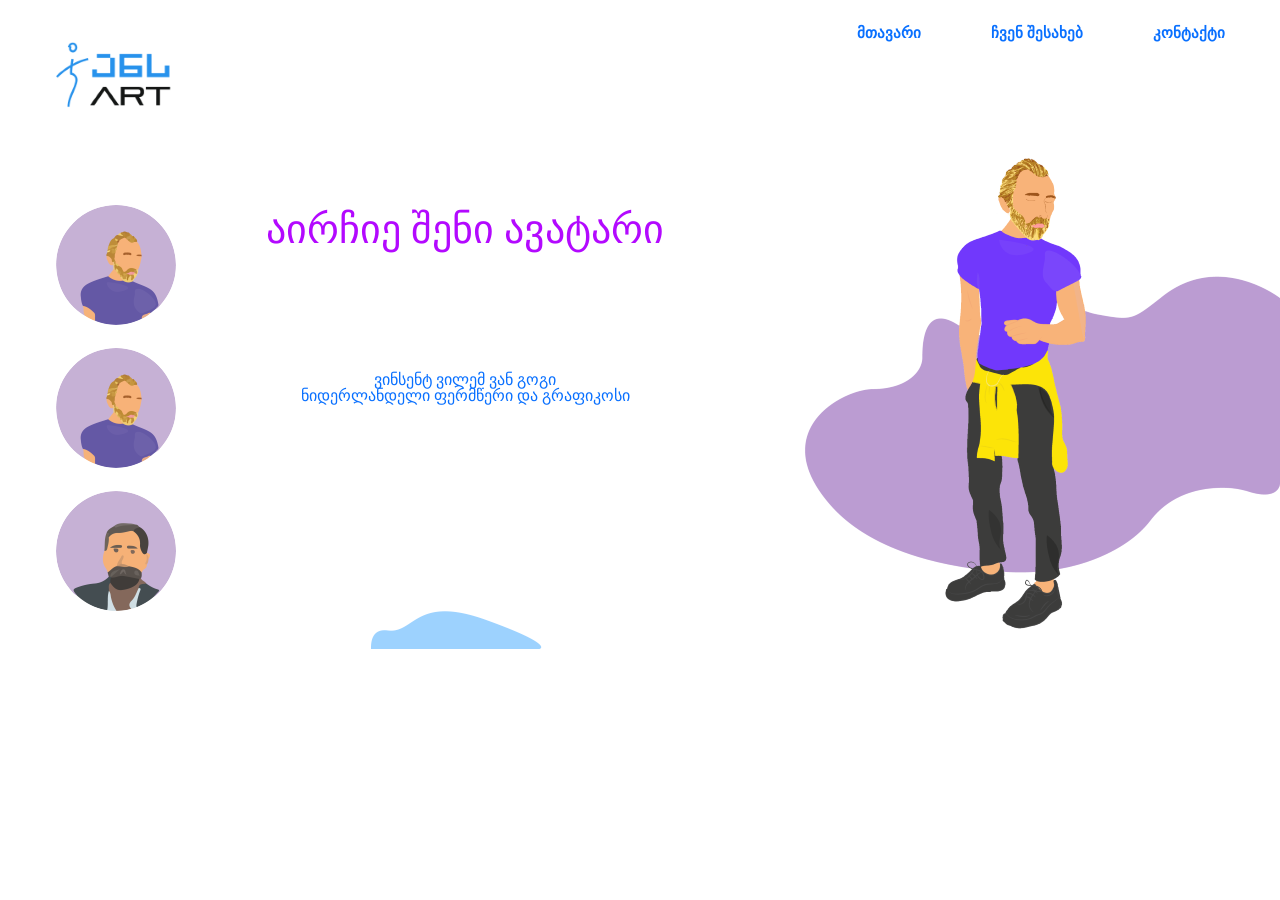
==== index.html @ f78ecd6a "ADD CONTEN" ====
<!DOCTYPE html>
<html lang="en" dir="ltr">
  <head>
    <link rel="stylesheet" href="style.css">
    <script src="https://code.jquery.com/jquery-3.4.1.min.js"
    integrity="sha256-CSXorXvZcTkaix6Yvo6HppcZGetbYMGWSFlBw8HfCJo="
      crossorigin="anonymous"></script>
      <script src="script.js" charset="utf-8"></script>
    <meta charset="utf-8">
    <title>ჯანს-ART</title>
  </head>
  <body>
    <header>
      <div class="header">
        <a href="#"><img src="LOGO.png" alt=""></a>
        <ul id="ul1">
          <li id="li1"><a href="#up">მთავარი</a></li>
          <li id="li1"><a href="#">ჩვენ შესახებ</a></li>
          <li id="li1"><a href="#">კონტაქტი</a></li>
        </ul>
      </div>
    </header>



  <div class="mainpage">
      <!-- ავატარების არჩევანი დაწყება -->
    <div class="avatars">
        <ul id="ul2">
          <li id="li2"><a id="img1" href="#"><img  src="gogi2.png" alt=""></a></li>
          <li id="li3"><a href="#"><img src="gogi2.png" alt=""></a></li>
          <li id="li4"><a href="#"><img src="firo2.png" alt=""></a></li>
        </ul>
    </div>
      <!-- ავატარების არჩევანი დამთავრება -->
      <!-- ტექსტების დაწყება -->
    <div class="text">
      <br>
      <h1>აირჩიე შენი ავატარი</h1>
      <br>
      <br>
      <h6>ვინსენტ ვილემ ვან გოგი <br> ნიდერლანდელი ფერმწერი და გრაფიკოსი </h6>
      <img src="bottom1.png" alt="">
    </div>
    <!-- ტექსტების დამთავრება -->
    <!-- პერსონაჟების დაწყება -->
    <div class="back">
      <img src="back1.png" alt="">
    </div>
    <!-- პერსონაჟების დამთავრება -->
  </div>



<!-- მეორე გვერდი დასაწყისი -->
  <div id="page2" class="secondpage">
    <!-- ნუმერაცია დასაწყისი -->
    <div class="numbers">
      <ul id="ul3">
        <li id="span1">1</li> <br>
        <li id="span1">2</li> <br>
        <li id="span1">3</li> <br>
        <li id="span1">4</li> <br>
        <li id="span1">5</li> <br>
      </ul>
    </div>
    <!-- ნუმერაცია დასასრული -->
    <div class="choose1">
      <div class="burger">
        <img src="burger1.png" alt="">
      </div>
      <div class="person">
        <img src="burger1.png" alt="">
      </div>
      <div class="stafilo">
        <img src="stafilo1.png" alt="">
      </div>
    </div>
  </div>

<!-- მეორე გვერდი დასასრული -->
  </body>
</html>
---- style.css ----
/* http://meyerweb.com/eric/tools/css/reset/
   v2.0 | 20110126
   License: none (public domain)
*/

html, body, div, span, applet, object, iframe,
h1, h2, h3, h4, h5, h6, p, blockquote, pre,
a, abbr, acronym, address, big, cite, code,
del, dfn, em, img, ins, kbd, q, s, samp,
small, strike, strong, sub, sup, tt, var,
b, u, i, center,
dl, dt, dd, ol, ul, li,
fieldset, form, label, legend,
table, caption, tbody, tfoot, thead, tr, th, td,
article, aside, canvas, details, embed,
figure, figcaption, footer, header, hgroup,
menu, nav, output, ruby, section, summary,
time, mark, audio, video {
	margin: 0;
	padding: 0;
	border: 0;
	font-size: 100%;
	font: inherit;
	vertical-align: baseline;
}
/* HTML5 display-role reset for older browsers */
article, aside, details, figcaption, figure,
footer, header, hgroup, menu, nav, section {
	display: block;
}
body {
	line-height: 1;
}
ol, ul {
	list-style: none;
}
blockquote, q {
	quotes: none;
}
blockquote:before, blockquote:after,
q:before, q:after {
	content: '';
	content: none;
}
table {
	border-collapse: collapse;
	border-spacing: 0;
}
a{
  text-decoration: none;
}

*{
  box-sizing: border-box;
}





/* ჩემი კოდი */
body{
  margin: 0;
  padding: 0;
}

/* მენიუ */
.header{
  display: flex;
  justify-content: space-between;
  padding: 20px 0px 10px 40px;
}

/* ლოგო */
.header a img{
  width: 150;
  height: 126;
}


/* მენიუ1 */
#ul1{
  display: flex;
	margin-right: 20px;
	/* transform: translate(-50%,-50%); */
}
#ul1 #li1{
  list-style: none;
	font-family: "BPG Banner Caps", sans-serif;
}

#ul1 #li1 a{
  position: relative;
  display: block;
	text-align: center;
  margin: 0 25px;
	font-size: 15px;
  text-decoration: none;
  text-transform: uppercase;
  color: #0970ff;
  font-weight: 600;
	transition: .5s;
	padding: 5px 10px;

}
#ul1 #li1 a:hover{
	color: #fff;
	background: #b309ff
}

#ul1 #li1 a::before{
  content: "";
  position: absolute;
  bottom: 0;
  left: 0;
  width: 12px;
  height: 12px;
	border: 3px solid #b309ff;
	border-width: 0 0 3px 3px;
  opacity: 0;
  transition: .5s;
}

#ul1 #li1 a:hover::before{
	bottom: -10px;
	left: -10px;
	opacity: 1;
}
#ul1 #li1 a::after{
	content: "";
  position: absolute;
  top: 0;
  right: 0;
  width: 12px;
  height: 12px;
	border: 3px solid #b309ff;
	border-width: 3px 3px 0 0;
  opacity: 0;
  transition: .5s;
}

#ul1 #li1 a:hover::after{
	top: -10px;
  right: -10px;
	opacity: 1;
}



/* მთავარი გვერდი დასაწყისი */
.mainpage{
  display: flex;
}
/* მთავარი გვერდი დასასრული */


/* ავატარების არჩევანი დაწყება */
.avatars{
  width: 20%;
  display: flex;
  align-items: center;
  justify-content: center;
}

#ul2{
  list-style: none;
  padding-top: 20px;
}

#ul2 li{
  padding: 10px;
}

#ul2 li img{
  border-radius: 50%;
}

#ul2 li img:hover{
  border: 5px solid aqua;
  border-radius: 50%;
  padding: 3px;
  transition: 1s;
  transform: scale(1);
}
/* ავატარების არჩევანი დამთავრება */

/* ტექსტის სტილი დასაწყისი */
.text{
  width: 40%;
  flex-direction: column;
  display: flex;
  align-items: center;
  justify-content: space-between;

}

.text h1{
  text-align: center;
  font-size: 40px;
  color: #b309ff;
}

.text h6{
  text-align: center;
  font-size: 16px;
  color: #0970ff;
}

/* ტექსტის სტილი დასასრული */



/* <!-- პერსონაჟების დაწყება --> */
.back{
  width: 50%;
  display: flex;
  justify-content: flex-end;
  opacity: 1;
}



/* <!-- პერსონაჟების დამთავრება --> */



/* პირველი გვერდის ჰოვერი დასაწყისი */


/* პირველი გვერდის ჰოვერი დასასრული */




/* <!-- მეორე გვერდი დასაწყისი --> */
/* ნუმერაცია დასაწყისი */
.secondpage{
  display: none;
  margin: 0;
  padding: 0;
  width: 100%;
}


.numbers{
  width: 10%;
  display: flex;
  flex-direction: column;
  align-items: center;
  justify-content: center;
}

#ul3{
  list-style: none;
  margin: 0;
  padding: 0
}


#ul3 li{
  display: flex;
  justify-content: center;
  align-items: center;
  width: 50px;
  height: 50px;
  border-radius: 50%;
  background-color: #dcd4e1;
}

#ul3 li:hover{
  background-color: #9534d2;
  transition: 0.5s;
  color: #fff;

}



/* ნუმერაცია დასასრული */







/* <!-- მეორე გვერდი დასასრული --> */
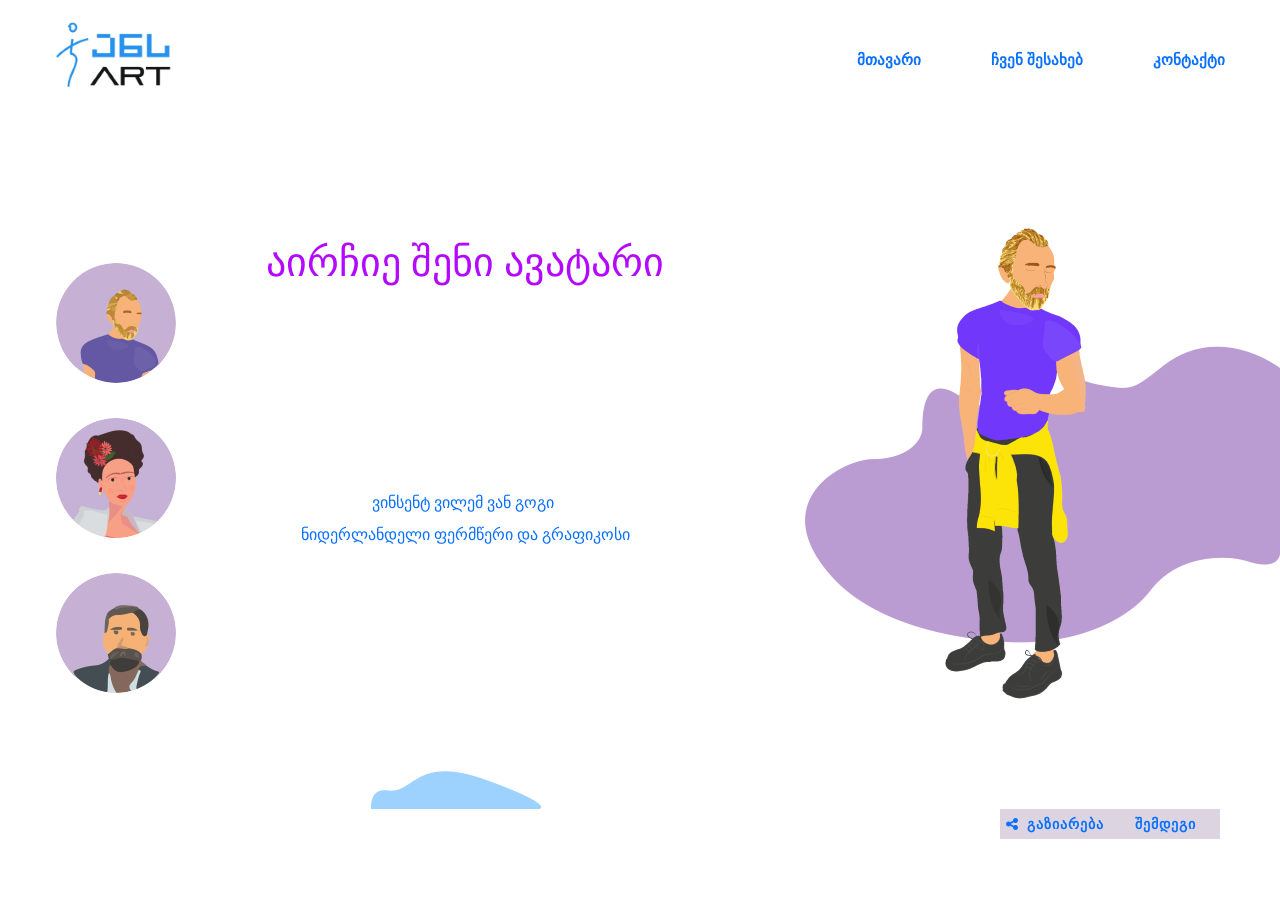
==== commit 59367156: "update" ====
--- a/index.html
+++ b/index.html
@@ -2,6 +2,7 @@
 <html lang="en" dir="ltr">
   <head>
     <link rel="stylesheet" href="style.css">
+    <link href="https://maxcdn.bootstrapcdn.com/font-awesome/4.7.0/css/font-awesome.min.css" rel="stylesheet">
     <script src="https://code.jquery.com/jquery-3.4.1.min.js"
     integrity="sha256-CSXorXvZcTkaix6Yvo6HppcZGetbYMGWSFlBw8HfCJo="
       crossorigin="anonymous"></script>
@@ -10,26 +11,23 @@
     <title>ჯანს-ART</title>
   </head>
   <body>
-    <header>
+    <header id="hed">
       <div class="header">
-        <a href="#"><img src="LOGO.png" alt=""></a>
+        <a href="index.html"><img src="LOGO.png" alt=""></a>
         <ul id="ul1">
-          <li id="li1"><a href="#up">მთავარი</a></li>
-          <li id="li1"><a href="#">ჩვენ შესახებ</a></li>
-          <li id="li1"><a href="#">კონტაქტი</a></li>
+          <li id="li1"><a href="index.html">მთავარი</a></li>
+          <li id="li1"><a href="about.html">ჩვენ შესახებ</a></li>
+          <li id="li1"><a href="contact.html">კონტაქტი</a></li>
         </ul>
       </div>
     </header>
-
-
-
   <div class="mainpage">
       <!-- ავატარების არჩევანი დაწყება -->
     <div class="avatars">
         <ul id="ul2">
-          <li id="li2"><a id="img1" href="#"><img  src="gogi2.png" alt=""></a></li>
-          <li id="li3"><a href="#"><img src="gogi2.png" alt=""></a></li>
-          <li id="li4"><a href="#"><img src="firo2.png" alt=""></a></li>
+          <li id="li2"><a id="img1" href="#"><img src="gogi2.png" alt=""></a></li>
+          <li id="li3"><a id="img2" href="#"><img src="frida10.png" alt=""></a></li>
+          <li id="li4"><a id="img3" href="#"><img src="firo2.png" alt=""></a></li>
         </ul>
     </div>
       <!-- ავატარების არჩევანი დამთავრება -->
@@ -39,7 +37,7 @@
       <h1>აირჩიე შენი ავატარი</h1>
       <br>
       <br>
-      <h6>ვინსენტ ვილემ ვან გოგი <br> ნიდერლანდელი ფერმწერი და გრაფიკოსი </h6>
+      <h6>ვინსენტ ვილემ ვან გოგი <br> <br> ნიდერლანდელი ფერმწერი და გრაფიკოსი </h6>
       <img src="bottom1.png" alt="">
     </div>
     <!-- ტექსტების დამთავრება -->
@@ -51,33 +49,150 @@
   </div>
 
 
+<!-- პირველი -->
+
+
 
 <!-- მეორე გვერდი დასაწყისი -->
   <div id="page2" class="secondpage">
     <!-- ნუმერაცია დასაწყისი -->
-    <div class="numbers">
-      <ul id="ul3">
-        <li id="span1">1</li> <br>
-        <li id="span1">2</li> <br>
-        <li id="span1">3</li> <br>
-        <li id="span1">4</li> <br>
-        <li id="span1">5</li> <br>
-      </ul>
-    </div>
-    <!-- ნუმერაცია დასასრული -->
-    <div class="choose1">
-      <div class="burger">
-        <img src="burger1.png" alt="">
+    <div class="flex">
+      <div class="numbers">
+        <ul id="ul3">
+          <li id="span1">1</li> <br>
+          <li id="span2">2</li> <br>
+          <li id="span3">3</li> <br>
+          <li id="span4">4</li> <br>
+          <li id="span5">5</li> <br>
+        </ul>
       </div>
-      <div class="person">
-        <img src="burger1.png" alt="">
+      <!-- ნუმერაცია დასასრული -->
+
+    <!-- პირველი არჩევანის დასაწყისი -->
+      <div class="choose1 current" id="first-block">
+        <div class="burger">
+          <a id="burger1"><img src="burger1.png" alt=""></a>
+        </div>
+        <div class="person">
+          <img src="vangogi.png" alt="">
+        </div>
+        <div id="msuqani">
+          <img src="msuqani.gif" alt="">
+        </div>
+        <div id="magali">
+          <img src="vangogi.png" alt="">
+        </div>
+        <div class="stafilo">
+          <a id="stafilo1"><img src="stafilo1.png" alt=""></a>
+        </div>
       </div>
-      <div class="stafilo">
-        <img src="stafilo1.png" alt="">
+      <div class="choose1" id="second-block">
+        <div class="flex">
+          <div class="tren">
+            <a id="tren1"><img src="tren.png" alt=""></a>
+          </div>
+            <div class="person1">
+              <img src="vangogi.png" alt="">
+            </div>
+            <div id="msuqani1">
+              <img src="msuqani.gif" alt=""> 
+            </div>
+            <div id="magali1">
+              <img src="vangogi.png" alt=""> 
+            </div>
+
+          <div class="pad">
+            <a id="pad1"><img src="pad.png" alt=""></a>
+          </div>
+        </div>
+      </div>
+        <div class="choose1" id="third-block">
+          <div class="flex">
+            <div class="mta">
+              <a id="mta1"><img src="mta.png" alt=""></a>
+            </div>
+            <div class="person2">
+              <img src="vangogi.png" alt="">
+            </div>
+            <div id="mtagif">
+              <img src="mtagif.gif" alt="">
+            </div>
+            <div id="sigaretigif">
+              <img src="sigaretigif.png" alt="">
+            </div>
+            <div class="sigareti">
+              <a id="sigareti1"><img src="sigareti.png" alt=""></a>
+            </div>
+         </div>
+        </div>
+        <div class="choose1" id="forth-block">
+          <div class="flex">
+            <div class="eqimi">
+              <a id="eqimi1"><img src="eqimi.png" alt=""></a>
+            </div>
+              <div class="person3">
+                <img src="vangogi.png" alt="">
+              </div>
+              <div id="eqimigif">
+                <img src="eqimigif.gif" alt="">
+              </div>
+              <div id="gugligif">
+                <img src="gugligif.gif" alt="">
+              </div>
+            
+            <div class="gugli">
+              <a id="gugli1"><img src="gugli.png" alt=""></a>
+            </div>
+          </div>
+        </div>
+        <div class="choose1" id="fifth-block">
+          <div class="flex">
+            <div id="wyali">
+              <a id="wyali1"><img src="wyali.png" alt=""></a>
+            </div>
+            <div class="person4">
+              <img src="vangogi.png" alt="">
+            </div>
+            <div id="wyaligif">
+              <img src="wyaligif.gif" alt="">
+            </div>
+            <div id="ludigif">
+              <img src="ludigif.gif" alt="">
+            </div>
+            
+            <div class="ludi">
+              <a id="ludi1" ><img src="ludi.png" alt=""></a>
+            </div>
+          </div>
+        </div>
+          <div class="finalpage last" id="last-block">
+            <div class="flex-box">
+            <div class="archevani">
+              <img src="burgerf.png" alt="">
+              <img src="burgerf.png" alt="">
+              <img src="burgerf.png" alt="">
+              <img src="burgerf.png" alt="">
+              <img src="burgerf.png" alt="">
+            </div>
+            <div class="textfinal">
+              <p>random text random text random text</p>
+              <p>random text random text random text</p>
+              <p>random text random text random text</p>
+              <p>random text random text random text</p>
+              <p>random text random text random text</p>
+            </div>
+            <div class="avatarfinal">
+              <img src="vangogi.png" alt="">
+            </div>
+          </div>
+        </div>
       </div>
     </div>
+    <div class="button">
+        <button type="button" name="button"> <i class="fa fa-share-alt" aria-hidden="true"></i> გაზიარება</button>
+        <button type="button" name="button" id="next">შემდეგი</button>
+
+      </div>
   </div>
-
-<!-- მეორე გვერდი დასასრული -->
   </body>
 </html>
--- a/style.css
+++ b/style.css
@@ -65,11 +65,16 @@
   padding: 0;
 }
 
+
+#sec1{
+  height: 100vh;
+}
 /* მენიუ */
 .header{
   display: flex;
+  align-items: center;
   justify-content: space-between;
-  padding: 20px 0px 10px 40px;
+  padding: 0px 0px 10px 40px;
 }
 
 /* ლოგო */
@@ -151,6 +156,7 @@
 /* მთავარი გვერდი დასაწყისი */
 .mainpage{
   display: flex;
+  height: calc(100vh - 220px);
 }
 /* მთავარი გვერდი დასასრული */
 
@@ -174,14 +180,17 @@
 
 #ul2 li img{
   border-radius: 50%;
+  border: 3px solid #fff;
+  padding: 3px;
+  transition: .5s;
 }
 
 #ul2 li img:hover{
   border: 5px solid aqua;
   border-radius: 50%;
   padding: 3px;
-  transition: 1s;
-  transform: scale(1);
+  
+  transform: scale(1.1);
 }
 /* ავატარების არჩევანი დამთავრება */
 
@@ -192,19 +201,21 @@
   display: flex;
   align-items: center;
   justify-content: space-between;
-
+	white-space: pre;
 }
 
 .text h1{
   text-align: center;
   font-size: 40px;
   color: #b309ff;
+	white-space: pre;
 }
 
 .text h6{
   text-align: center;
   font-size: 16px;
   color: #0970ff;
+	white-space: pre;
 }
 
 /* ტექსტის სტილი დასასრული */
@@ -216,30 +227,35 @@
   width: 50%;
   display: flex;
   justify-content: flex-end;
+  align-items: center;
   opacity: 1;
 }
 
-
-
 /* <!-- პერსონაჟების დამთავრება --> */
 
 
 
-/* პირველი გვერდის ჰოვერი დასაწყისი */
-
-
-/* პირველი გვერდის ჰოვერი დასასრული */
-
 
 
 
 /* <!-- მეორე გვერდი დასაწყისი --> */
+/* პირველი */
+
 /* ნუმერაცია დასაწყისი */
 .secondpage{
   display: none;
   margin: 0;
   padding: 0;
   width: 100%;
+  height: 90vh;
+}
+.flex{
+  display: flex;
+  align-items: center;
+}
+.flex-box{
+  display: flex;
+  justify-content: space-between;
 }
 
 
@@ -249,6 +265,7 @@
   flex-direction: column;
   align-items: center;
   justify-content: center;
+  height: 80vh;
 }
 
 #ul3{
@@ -272,17 +289,430 @@
   background-color: #9534d2;
   transition: 0.5s;
   color: #fff;
-
-}
-
-
+  cursor: pointer;
+}
 
 /* ნუმერაცია დასასრული */
 
-
-
-
-
-
-
+/* არჩევანი დასაწყისი */
+.choose1{
+  display: flex;
+  justify-content: center;
+  align-items: center;
+}
+a{
+  cursor: pointer;
+}
+#second-block{
+  display: none;
+
+}
+
+#third-block {
+  display: none;
+}
+#forth-block{
+  display: none;
+}
+#fifth-block{
+  display: none;
+}
+#msuqani{
+  display: none;
+}
+#magali{
+  display: none;
+}
+#msuqani1{
+  display: none;
+}
+#magali1{
+  display: none;
+}
+
+
+/* არჩევანი დასასრული */
+
+
+/* ""შემდეგი"" ღილაკის დასაწყისი */
+.button{
+  display: flex;
+  justify-content: flex-end;
+  align-items: center;
+  padding-bottom: 60px;
+  padding-right: 60px;
+}
+.button button{
+  border: none;
+  width: 110px;
+  height: 30px;
+  background-color: #dcd4e1;
+  color: #0970ff;
+  font-size: 14px;
+  letter-spacing: 1px;
+  font-weight: 600;
+}
+.button button:nth-child(1){
+  display: flex;
+  justify-content: space-between;
+  align-items: center;
+}
+.button button:nth-child(1):hover{
+  background-color: #6b69e5;
+  transition: .5s;
+  cursor: pointer;
+  color: white;
+}
+
+.button button .fa{
+	margin: 0;
+	padding: 0;
+}
+
+.button button:hover{
+  background-color: #9534d2;
+  transition: .5s;
+  cursor: pointer;
+  color: white;
+}
+
+/* ""შემდეგი"" ღილაკის დასასრული */
+/* პირველის დასასრული */
+
+/* მეორე დასაწყისი */
+.secondchoose{
+  display: none;
+}
+
+
+
+/* მეორე დასასრული */
+
+
+
+/* <!-- მესამეს დასაწყისი --> */
+.thirdchoose{
+  display: none;
+}
+
+#mtagif{
+	display: none;
+}
+#sigaretigif{
+	display: none;
+}
+/* <!-- მესამეს დასასრული --> */
+
+
+/* <!-- მეოთხეს დასაწყისი --> */
+.fourchoose{
+  display: none;
+}
+
+#eqimigif{
+	display: none;
+}
+
+#gugligif{
+	display: none;
+}
+
+/* <!-- მეოთეს დასასრული --> */
+
+
+/* მეხუთეს დასაწყისი */
+
+.fifthchoose{
+  display: none;
+}
+
+#wyaligif{
+	display: none;
+}
+
+#ludigif{
+	display: none;
+}
+
+/* მეხუთეს დასასრული */
+
+/* <!-- საბოლოვო გვერდი დასაწყისი --> */
+.finalpage{
+	display: none;
+	width: 100%;
+	height: 100vh;
+	justify-content: space-between;
+}
+
+
+.archevani{
+	flex-direction: column;
+	display: flex;
+	/* width: 100px; */
+	justify-content: space-around;
+}
+
+
+.textfinal{
+	height: 100vh;
+	flex-direction: column;
+	display: flex;
+	/* width: 100px;	 */
+	display: flex;
+	align-items: center;
+	justify-content: space-around;
+}
+
+.numbers1{
+  width: 10%;
+  display: flex;
+  flex-direction: column;
+  align-items: center;
+  justify-content: space-around;
+}
+
+
+#ul4 li{
+  display: flex;
+  justify-content: center;
+  align-items: center;
+  width: 50px;
+  height: 50px;
+  border-radius: 50%;
+  background-color: #dcd4e1;
+}
+
+#ul4 li:hover{
+  background-color: #9534d2;
+  transition: 0.5s;
+  color: #fff;
+  cursor: pointer;
+}
+
+/* <!-- საბოლოვო გვერდი დასასრული --> */
 /* <!-- მეორე გვერდი დასასრული --> */
+
+
+
+
+
+
+
+
+
+/* ჩვენ შესახებ გვერდი */
+/* დასაწყისი */
+.abtext{
+	flex-direction: column;
+	display: flex;
+	align-items: center;
+	justify-content: space-between;
+	width: 100%;
+	height: calc(100vh - 136px);
+}
+
+.textabout{
+	text-align: center;
+}
+
+.abtext h1{
+	font-family: sans-serif;
+	font-size: 44px;
+	color: #9534d2;
+	margin: 20px 20px 40px 20px
+}
+
+.abtext h4{
+	word-spacing: 2px;
+	font-family: sans-serif;
+	white-space: pre;
+  font-size: 18px;
+  color: #0970ff;
+  margin: 0 0 0 0;
+}
+
+
+.avtors{
+	margin:20px 20px 20px 20px;
+}
+
+.abtext h3{
+	font-family: sans-serif;
+	font-size: 18px;
+	color: #9534d2;
+	margin: 0 0 10px 0;
+}
+
+
+
+
+
+
+
+
+
+
+
+
+
+
+
+
+/* კონტაქტის გვერდი */
+/* კონტაქტის ფორმა დასაწყისი */
+.contact-title{
+  text-align: center;
+  font-family: sans-serif;
+  color: #000;
+}
+
+.contact-title h1{
+  margin:  0 0 30px 0;
+  color: #9534d2;
+  font-size: 32px;
+  line-height: 10px;
+}
+
+.contact-title h2{
+  color: #0970ff;
+  font-size: 16px;
+  line-height: 10px;
+}
+
+.contact-form{
+  text-align: center;
+  font-family: sans-serif;
+}
+
+
+
+form{
+  margin-top: 50px;
+  transition: all 4s ease-in-out;
+}
+
+
+.form-control{
+  width: 600px;
+  background: transparent;
+  border: none;
+  outline: none;
+  border-bottom: 1px solid grey;
+  color: #000;
+  font-size: 14px;
+  margin-bottom: 16px;
+}
+
+input{
+  height: 45px;
+}
+
+form .submit{
+  background: #ff5722;
+  border-color: transparent;
+  color: #fff;
+  font-size: 20px;
+  font-weight: bold;
+  letter-spacing: 2px;
+  height: 50px;
+  margin-top: 20px;
+  border-radius: 50px;
+  text-align: center;
+  width: 200px;
+}
+form .submit:hover{
+  background: #ff5722;
+	cursor: pointer;
+}
+
+
+
+
+
+
+
+
+/* კონტაქტის ფორმა დასასრული */
+/* აიქონები დასაწყსი */
+.sharecon{
+	display: flex;
+  justify-content: center;
+  align-items: flex-end;
+  flex-direction: column
+}
+#ulc{
+  /* position: absolute; */
+  margin: 0;
+  padding: 0;
+  display: flex;
+  /* top: 90%;
+  left: 50%; */
+  transform: translate(-50%,-50%);
+  width: 192px;
+  height: 60px;
+}
+#ulc::before{
+  content: "\f1e0";
+  font-family: fontAwesome;
+  position: absolute;
+  width: 100%;
+  height: 100%;
+  background: linear-gradient(45deg, #b91fed, #8a2be2);
+  border-radius: 30px;
+  text-align: center;
+  line-height: 60px;
+  color: #fff;
+  font-size: 30px;
+  margin: 0 2px;
+  transition: 0.5s;
+  z-index: 1;
+}
+#ulc:hover::before{
+  width: 60px;
+}
+
+#ulc li{
+  position: absolute;
+  list-style: none;
+  transition: 1s;
+}
+
+#ulc li a{
+  display: block;
+  width: 60px;
+  height: 60px;
+  line-height: 60px;
+  text-align: center;
+  background: #262626;
+  color: #fff;
+  margin: 0 2px;
+  border-radius: 50%;
+  font-size: 30px;
+  transition: 1s;
+}
+
+#ulc li:nth-child(1) a{
+  background: #3b5999;
+}
+#ulc li:nth-child(2) a{
+  background: #e4405f;
+}
+#ulc li:nth-child(3) a{
+  background: #55acee;
+}
+
+#ulc:hover li:nth-child(1) a{
+  transform: translateX(64px) rotate(360deg);
+}
+#ulc:hover li:nth-child(2) a{
+  transform: translateX(128px) rotate(360deg);
+}
+#ulc:hover li:nth-child(3) a{
+  transform: translateX(192px) rotate(360deg);
+}
+
+.fa{
+  margin-top: 15px;
+}
+
+/* აიქონები დასასრული */
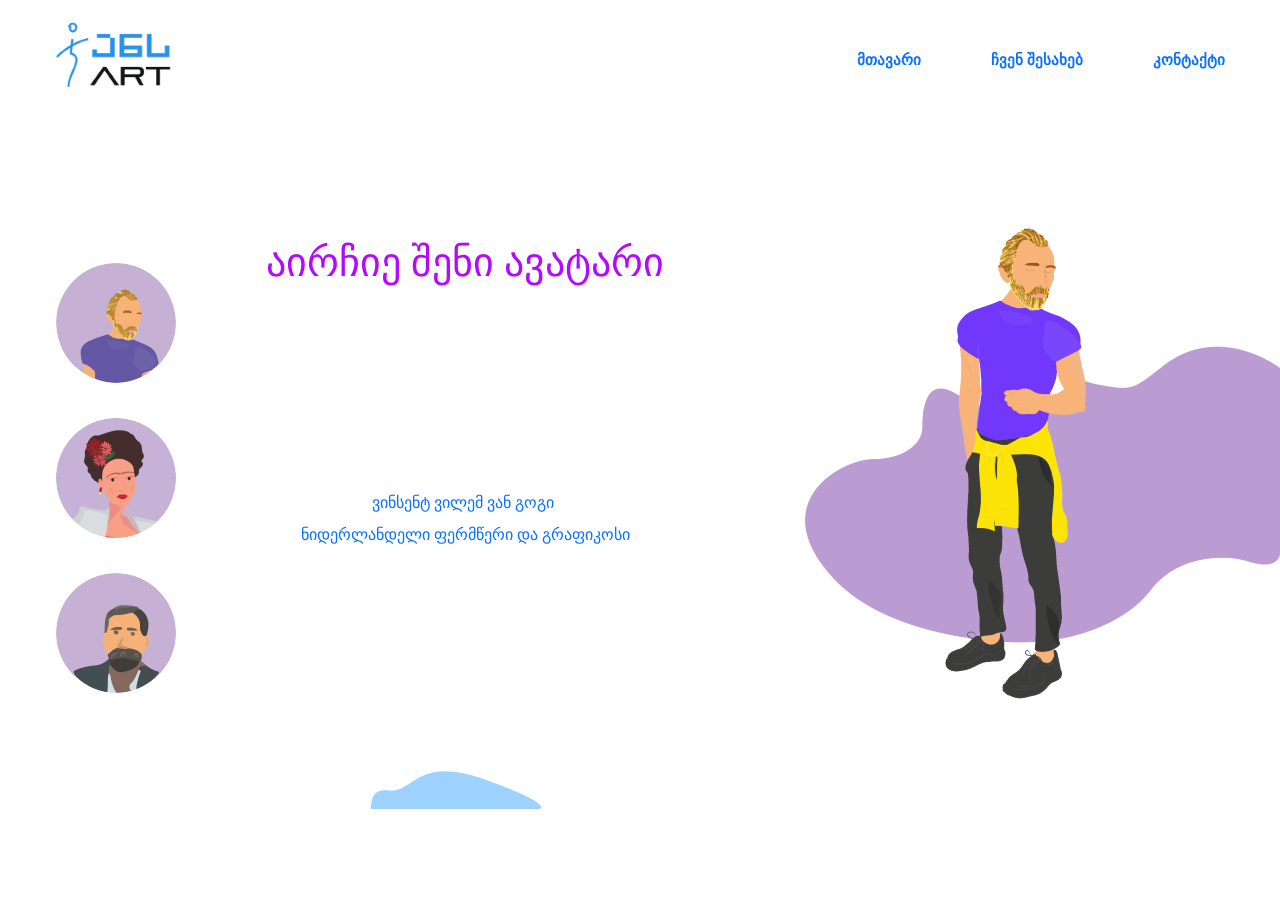
==== commit 871b9c77: "update" ====
--- a/index.html
+++ b/index.html
@@ -187,12 +187,13 @@
           </div>
         </div>
       </div>
-    </div>
-    <div class="button">
+      <div class="button">
         <button type="button" name="button"> <i class="fa fa-share-alt" aria-hidden="true"></i> გაზიარება</button>
         <button type="button" name="button" id="next">შემდეგი</button>
 
       </div>
+    </div>
+    
   </div>
   </body>
 </html>
